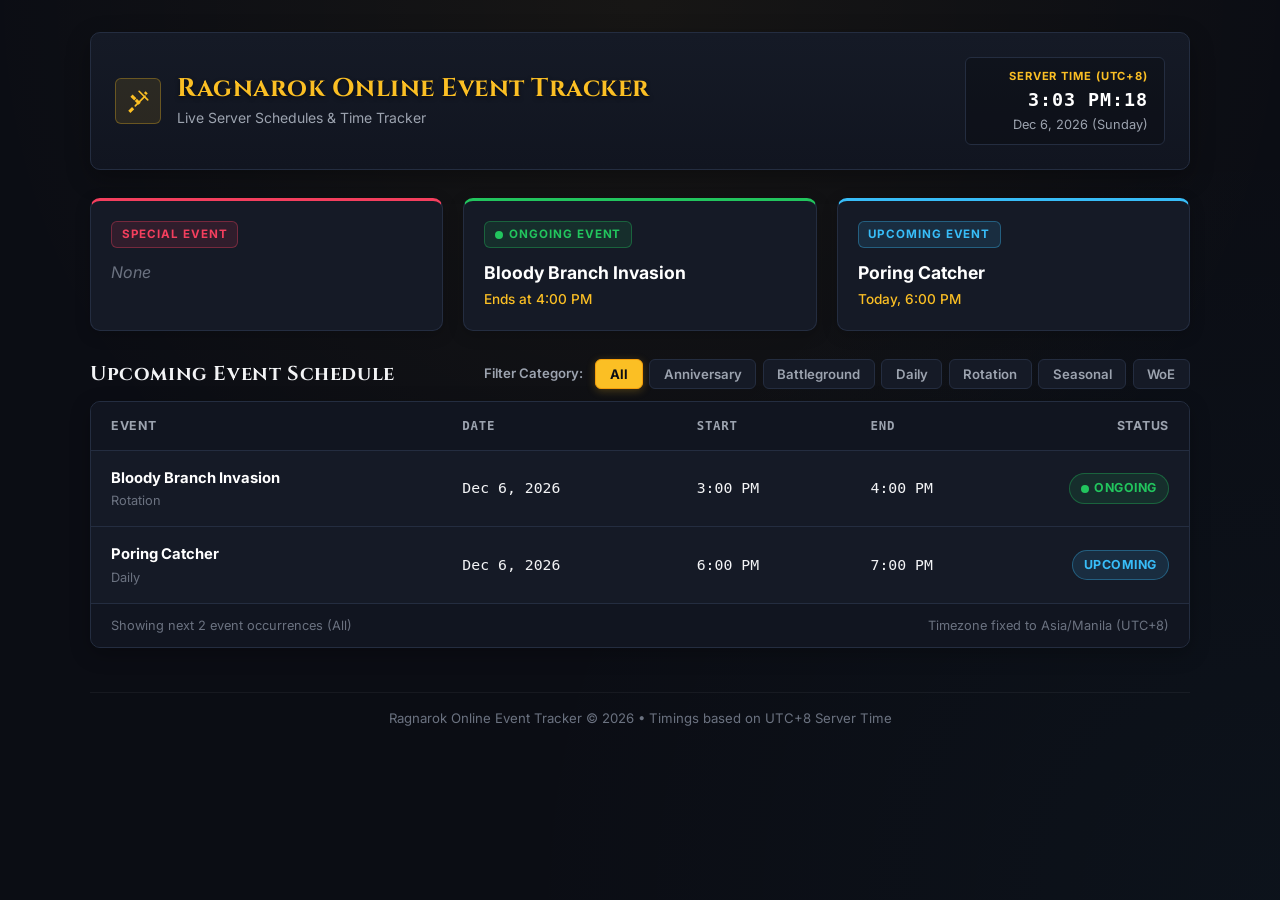
==== index.html @ bcc9158d "deploy: snapshot working tree" ====
<!DOCTYPE html>
<html lang="en">
<head>
  <meta charset="UTF-8">
  <meta name="viewport" content="width=device-width, initial-scale=1.0">
  <title>Ragnarok Online Event Tracker</title>
  <link rel="stylesheet" href="style.css">
  <link rel="preconnect" href="https://fonts.googleapis.com">
  <link rel="preconnect" href="https://fonts.gstatic.com" crossorigin>
  <link href="https://fonts.googleapis.com/css2?family=Cinzel:wght@600;700;800&family=Inter:wght@400;500;600;700&display=swap" rel="stylesheet">
</head>
<body>
  <div class="app-container">
    <!-- Header Section -->
    <header class="header">
      <div class="header-content">
        <div class="header-brand">
          <div class="brand-icon">
            <svg viewBox="0 0 24 24" fill="currentColor" class="icon-sword">
              <path d="M14.5 13.5L11 10 9 12l3.5 3.5M10.5 9.5L7 6 5 8l3.5 3.5M19 3l-1.5 1.5 2 2L21 5l-2-2zM3 21l3.5-3.5 2 2L5 23 3 21z" />
              <path d="M18.5 7.5l-9 9M13 3l8 8" stroke="currentColor" stroke-width="1.5" stroke-linecap="round"/>
            </svg>
          </div>
          <div class="brand-text">
            <h1 class="site-title">Ragnarok Online Event Tracker</h1>
            <p class="site-subtitle">Live Server Schedules & Time Tracker</p>
          </div>
        </div>
        <div class="server-clock-card">
          <span class="clock-label">SERVER TIME (UTC+8)</span>
          <div class="clock-time" id="serverClock">--:--:-- --</div>
          <div class="clock-date" id="serverDate">--- --, ----</div>
        </div>
      </div>
    </header>

    <!-- Error Banner -->
    <div id="errorBanner" class="error-banner hidden">
      <div class="error-icon">⚠️</div>
      <div class="error-message" id="errorMessage">Unable to load event schedule. Please check events.json configuration.</div>
    </div>

    <!-- Top Status Section -->
    <section class="status-grid" aria-label="Event Status Overview">
      <!-- Special Event Card -->
      <div class="status-card card-special">
        <div class="card-header">
          <span class="card-badge badge-special">SPECIAL EVENT</span>
        </div>
        <div class="card-body" id="specialEventContent">
          <div class="status-value loading">Loading...</div>
        </div>
      </div>

      <!-- Ongoing Event Card -->
      <div class="status-card card-ongoing">
        <div class="card-header">
          <span class="card-badge badge-ongoing">
            <span class="pulse-dot"></span> ONGOING EVENT
          </span>
        </div>
        <div class="card-body" id="ongoingEventContent">
          <div class="status-value loading">Loading...</div>
        </div>
      </div>

      <!-- Upcoming Event Card -->
      <div class="status-card card-upcoming">
        <div class="card-header">
          <span class="card-badge badge-upcoming">UPCOMING EVENT</span>
        </div>
        <div class="card-body" id="upcomingEventContent">
          <div class="status-value loading">Loading...</div>
        </div>
      </div>
    </section>

    <!-- Main Content Section: Filters + Event Table -->
    <main class="main-content">
      <div class="section-header">
        <h2 class="section-title">Upcoming Event Schedule</h2>
        <div class="filter-wrapper">
          <span class="filter-label">Filter Category:</span>
          <div class="filter-container" id="categoryFilters">
            <button class="filter-btn active" data-category="All">All</button>
          </div>
        </div>
      </div>

      <!-- Table Wrapper for Responsiveness -->
      <div class="table-card">
        <div class="table-responsive">
          <table class="event-table">
            <thead>
              <tr>
                <th scope="col" class="col-event">Event</th>
                <th scope="col" class="col-date">Date</th>
                <th scope="col" class="col-time">Start</th>
                <th scope="col" class="col-time">End</th>
                <th scope="col" class="col-status">Status</th>
              </tr>
            </thead>
            <tbody id="eventTableBody">
              <tr>
                <td colspan="5" class="table-loading">Loading schedule data...</td>
              </tr>
            </tbody>
          </table>
        </div>
        <div class="table-footer">
          <span class="table-info" id="tableCountInfo">Showing upcoming events</span>
          <span class="timezone-note">Timezone fixed to Asia/Manila (UTC+8)</span>
        </div>
      </div>
    </main>

    <!-- Footer -->
    <footer class="footer">
      <p>Ragnarok Online Event Tracker &copy; 2026 &bull; Timings based on UTC+8 Server Time</p>
    </footer>
  </div>

  <script src="script.js"></script>
</body>
</html>
---- style.css ----
/* Ragnarok Online Event Tracker Styling */
:root {
  --bg-dark: #0b0d14;
  --bg-card: #151a26;
  --bg-card-alt: #111520;
  --bg-card-hover: #1d2434;
  --border-color: #242d40;
  --border-color-light: rgba(255, 255, 255, 0.1);
  
  --text-primary: #f3f4f6;
  --text-secondary: #9ca3af;
  --text-muted: #6b7280;

  --color-gold: #fbbf24;
  --color-amber: #f59e0b;
  --color-green: #22c55e;
  --color-green-bg: rgba(34, 197, 94, 0.12);
  --color-green-border: rgba(34, 197, 94, 0.35);
  
  --color-blue: #38bdf8;
  --color-blue-bg: rgba(56, 189, 248, 0.12);
  --color-blue-border: rgba(56, 189, 248, 0.35);

  --color-purple: #c084fc;
  --color-pink: #f43f5e;
  --color-pink-bg: rgba(244, 63, 94, 0.12);
  --color-pink-border: rgba(244, 63, 94, 0.35);

  --font-heading: 'Cinzel', serif;
  --font-body: 'Inter', system-ui, -apple-system, sans-serif;

  --radius-sm: 6px;
  --radius-md: 10px;
  --radius-lg: 14px;
}

* {
  box-sizing: border-box;
  margin: 0;
  padding: 0;
}

body {
  background-color: var(--bg-dark);
  background-image: 
    radial-gradient(circle at 50% 0%, rgba(251, 191, 36, 0.05) 0%, transparent 60%),
    radial-gradient(circle at 100% 100%, rgba(56, 189, 248, 0.03) 0%, transparent 50%);
  color: var(--text-primary);
  font-family: var(--font-body);
  font-size: 15px;
  line-height: 1.5;
  min-height: 100vh;
  padding: 2rem 1rem;
}

.app-container {
  max-width: 1100px;
  margin: 0 auto;
  display: flex;
  flex-direction: column;
  gap: 1.75rem;
}

/* Header */
.header {
  background: linear-gradient(180deg, var(--bg-card) 0%, var(--bg-card-alt) 100%);
  border: 1px solid var(--border-color);
  border-radius: var(--radius-md);
  padding: 1.5rem;
  box-shadow: 0 8px 24px rgba(0, 0, 0, 0.3);
}

.header-content {
  display: flex;
  justify-content: space-between;
  align-items: center;
  flex-wrap: wrap;
  gap: 1.25rem;
}

.header-brand {
  display: flex;
  align-items: center;
  gap: 1rem;
}

.brand-icon {
  width: 46px;
  height: 46px;
  background: rgba(251, 191, 36, 0.1);
  border: 1px solid rgba(251, 191, 36, 0.3);
  border-radius: var(--radius-sm);
  display: flex;
  align-items: center;
  justify-content: center;
  color: var(--color-gold);
  flex-shrink: 0;
}

.icon-sword {
  width: 26px;
  height: 26px;
}

.site-title {
  font-family: var(--font-heading);
  font-size: 1.6rem;
  font-weight: 700;
  color: var(--color-gold);
  letter-spacing: 0.02em;
  text-shadow: 0 2px 4px rgba(0,0,0,0.5);
  line-height: 1.2;
}

.site-subtitle {
  color: var(--text-secondary);
  font-size: 0.875rem;
  margin-top: 0.2rem;
}

.server-clock-card {
  background: rgba(0, 0, 0, 0.25);
  border: 1px solid var(--border-color);
  border-radius: var(--radius-sm);
  padding: 0.6rem 1rem;
  text-align: right;
  min-width: 200px;
}

.clock-label {
  font-size: 0.7rem;
  font-weight: 700;
  letter-spacing: 0.08em;
  color: var(--color-gold);
  display: block;
}

.clock-time {
  font-family: monospace;
  font-size: 1.15rem;
  font-weight: 700;
  color: #ffffff;
  letter-spacing: 0.05em;
  margin: 0.1rem 0;
}

.clock-date {
  font-size: 0.8rem;
  color: var(--text-secondary);
}

/* Error Banner */
.error-banner {
  background: rgba(239, 68, 68, 0.15);
  border: 1px solid rgba(239, 68, 68, 0.4);
  border-radius: var(--radius-sm);
  padding: 1rem 1.25rem;
  display: flex;
  align-items: center;
  gap: 0.75rem;
  color: #fca5a5;
}

.error-banner.hidden {
  display: none;
}

.error-icon {
  font-size: 1.25rem;
}

/* Status Cards Grid */
.status-grid {
  display: grid;
  grid-template-columns: repeat(3, 1fr);
  gap: 1.25rem;
}

.status-card {
  background: var(--bg-card);
  border: 1px solid var(--border-color);
  border-radius: var(--radius-md);
  padding: 1.25rem;
  display: flex;
  flex-direction: column;
  gap: 0.75rem;
  transition: transform 0.2s ease, border-color 0.2s ease;
  box-shadow: 0 4px 16px rgba(0, 0, 0, 0.2);
}

.status-card:hover {
  border-color: rgba(255, 255, 255, 0.2);
}

.card-special {
  border-top: 3px solid var(--color-pink);
}

.card-ongoing {
  border-top: 3px solid var(--color-green);
}

.card-upcoming {
  border-top: 3px solid var(--color-blue);
}

.card-header {
  display: flex;
  align-items: center;
  justify-content: space-between;
}

.card-badge {
  font-size: 0.725rem;
  font-weight: 700;
  letter-spacing: 0.08em;
  padding: 0.25rem 0.6rem;
  border-radius: var(--radius-sm);
  display: inline-flex;
  align-items: center;
  gap: 0.4rem;
  text-transform: uppercase;
}

.badge-special {
  background: var(--color-pink-bg);
  border: 1px solid var(--color-pink-border);
  color: var(--color-pink);
}

.badge-ongoing {
  background: var(--color-green-bg);
  border: 1px solid var(--color-green-border);
  color: var(--color-green);
}

.badge-upcoming {
  background: var(--color-blue-bg);
  border: 1px solid var(--color-blue-border);
  color: var(--color-blue);
}

/* Pulse Animation for Ongoing */
.pulse-dot {
  width: 8px;
  height: 8px;
  background-color: var(--color-green);
  border-radius: 50%;
  display: inline-block;
  box-shadow: 0 0 0 rgba(34, 197, 94, 0.4);
  animation: pulse 1.6s infinite;
}

@keyframes pulse {
  0% {
    box-shadow: 0 0 0 0 rgba(34, 197, 94, 0.7);
  }
  70% {
    box-shadow: 0 0 0 8px rgba(34, 197, 94, 0);
  }
  100% {
    box-shadow: 0 0 0 0 rgba(34, 197, 94, 0);
  }
}

.card-body {
  display: flex;
  flex-direction: column;
  gap: 0.5rem;
}

.status-item {
  display: flex;
  flex-direction: column;
  padding-bottom: 0.4rem;
  border-bottom: 1px dashed rgba(255, 255, 255, 0.08);
}

.status-item:last-child {
  padding-bottom: 0;
  border-bottom: none;
}

.event-name {
  font-size: 1.1rem;
  font-weight: 700;
  color: #ffffff;
}

.event-subtext {
  font-size: 0.85rem;
  color: var(--color-gold);
  font-weight: 500;
  margin-top: 0.15rem;
}

.status-none {
  font-size: 1rem;
  color: var(--text-muted);
  font-style: italic;
}

/* Section Header & Filters */
.section-header {
  display: flex;
  justify-content: space-between;
  align-items: center;
  flex-wrap: wrap;
  gap: 1rem;
  margin-bottom: 0.75rem;
}

.section-title {
  font-family: var(--font-heading);
  font-size: 1.25rem;
  font-weight: 700;
  color: var(--text-primary);
  letter-spacing: 0.03em;
}

.filter-wrapper {
  display: flex;
  align-items: center;
  gap: 0.75rem;
  flex-wrap: wrap;
}

.filter-label {
  font-size: 0.825rem;
  color: var(--text-secondary);
  font-weight: 600;
}

.filter-container {
  display: flex;
  gap: 0.4rem;
  flex-wrap: wrap;
}

.filter-btn {
  background: var(--bg-card);
  border: 1px solid var(--border-color);
  color: var(--text-secondary);
  font-family: var(--font-body);
  font-size: 0.825rem;
  font-weight: 600;
  padding: 0.4rem 0.85rem;
  border-radius: var(--radius-sm);
  cursor: pointer;
  transition: all 0.2s ease;
}

.filter-btn:hover {
  background: var(--bg-card-hover);
  color: #ffffff;
  border-color: rgba(255, 255, 255, 0.2);
}

.filter-btn.active {
  background: var(--color-gold);
  color: #0b0d14;
  border-color: var(--color-amber);
  font-weight: 700;
  box-shadow: 0 2px 8px rgba(251, 191, 36, 0.25);
}

/* Table Card */
.table-card {
  background: var(--bg-card);
  border: 1px solid var(--border-color);
  border-radius: var(--radius-md);
  overflow: hidden;
  box-shadow: 0 6px 20px rgba(0, 0, 0, 0.25);
}

.table-responsive {
  width: 100%;
  overflow-x: auto;
  -webkit-overflow-scrolling: touch;
}

.event-table {
  width: 100%;
  border-collapse: collapse;
  text-align: left;
}

.event-table th {
  background-color: var(--bg-card-alt);
  color: var(--text-secondary);
  font-size: 0.775rem;
  font-weight: 700;
  text-transform: uppercase;
  letter-spacing: 0.06em;
  padding: 0.9rem 1.25rem;
  border-bottom: 1px solid var(--border-color);
}

.event-table td {
  padding: 1rem 1.25rem;
  border-bottom: 1px solid var(--border-color);
  font-size: 0.925rem;
  vertical-align: middle;
}

.event-table tbody tr {
  transition: background-color 0.15s ease;
}

.event-table tbody tr:hover {
  background-color: var(--bg-card-hover);
}

.event-table tbody tr:last-child td {
  border-bottom: none;
}

.col-event {
  font-weight: 700;
  color: #ffffff;
  width: 32%;
}

.col-category {
  font-size: 0.8rem;
  color: var(--text-muted);
  font-weight: normal;
  display: block;
  margin-top: 0.15rem;
}

.col-date, .col-time {
  font-family: monospace;
  font-size: 0.9rem;
  color: var(--text-primary);
}

.col-status {
  text-align: right;
  width: 15%;
}

.event-table th.col-status {
  text-align: right;
}

/* Status Badges in Table */
.status-pill {
  display: inline-flex;
  align-items: center;
  gap: 0.35rem;
  font-size: 0.775rem;
  font-weight: 700;
  padding: 0.3rem 0.7rem;
  border-radius: 20px;
  text-transform: uppercase;
  letter-spacing: 0.04em;
}

.status-pill.ongoing {
  background: var(--color-green-bg);
  border: 1px solid var(--color-green-border);
  color: var(--color-green);
}

.status-pill.upcoming {
  background: var(--color-blue-bg);
  border: 1px solid var(--color-blue-border);
  color: var(--color-blue);
}

.table-loading, .table-empty {
  text-align: center;
  color: var(--text-muted);
  padding: 2.5rem 1rem !important;
  font-style: italic;
}

.table-footer {
  background: var(--bg-card-alt);
  padding: 0.75rem 1.25rem;
  display: flex;
  justify-content: space-between;
  align-items: center;
  font-size: 0.8rem;
  color: var(--text-muted);
  border-top: 1px solid var(--border-color);
  flex-wrap: wrap;
  gap: 0.5rem;
}

/* Footer */
.footer {
  text-align: center;
  color: var(--text-muted);
  font-size: 0.825rem;
  margin-top: 1rem;
  padding-top: 1rem;
  border-top: 1px solid rgba(255, 255, 255, 0.05);
}

/* Responsive Rules */
@media (max-width: 880px) {
  .status-grid {
    grid-template-columns: 1fr;
  }

  .header-content {
    flex-direction: column;
    align-items: flex-start;
  }

  .server-clock-card {
    text-align: left;
    width: 100%;
  }

  .section-header {
    flex-direction: column;
    align-items: flex-start;
  }
}

@media (max-width: 600px) {
  body {
    padding: 1rem 0.5rem;
  }

  .site-title {
    font-size: 1.35rem;
  }

  .event-table th, .event-table td {
    padding: 0.75rem 0.85rem;
  }

  .col-event {
    width: 35%;
  }
}
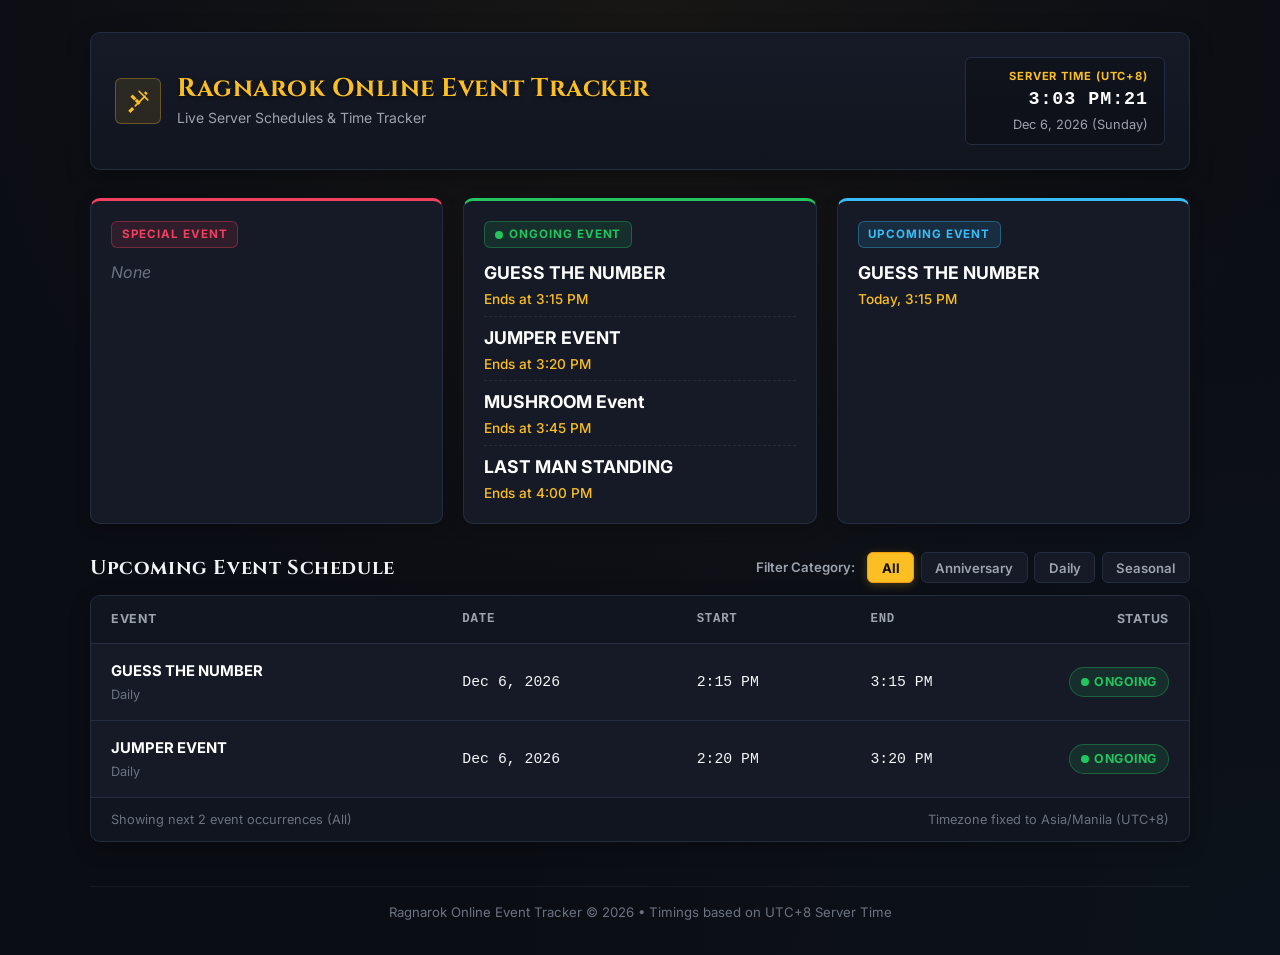
==== commit 80ca57fb: "Fix file structure" ====
--- a/index.html
+++ b/index.html
@@ -4,7 +4,8 @@
   <meta charset="UTF-8">
   <meta name="viewport" content="width=device-width, initial-scale=1.0">
   <title>Ragnarok Online Event Tracker</title>
-  <link rel="stylesheet" href="style.css">
+  <link rel="icon" href="data:image/svg+xml,<svg xmlns=%22http://www.w3.org/2000/svg%22 viewBox=%220 0 100 100%22><text y=%22.9em%22 font-size=%2290%22>⚔️</text></svg>">
+  <link rel="stylesheet" href="/style.css">
   <link rel="preconnect" href="https://fonts.googleapis.com">
   <link rel="preconnect" href="https://fonts.gstatic.com" crossorigin>
   <link href="https://fonts.googleapis.com/css2?family=Cinzel:wght@600;700;800&family=Inter:wght@400;500;600;700&display=swap" rel="stylesheet">
@@ -120,6 +121,6 @@
     </footer>
   </div>
 
-  <script src="script.js"></script>
+  <script src="/script.js"></script>
 </body>
 </html>
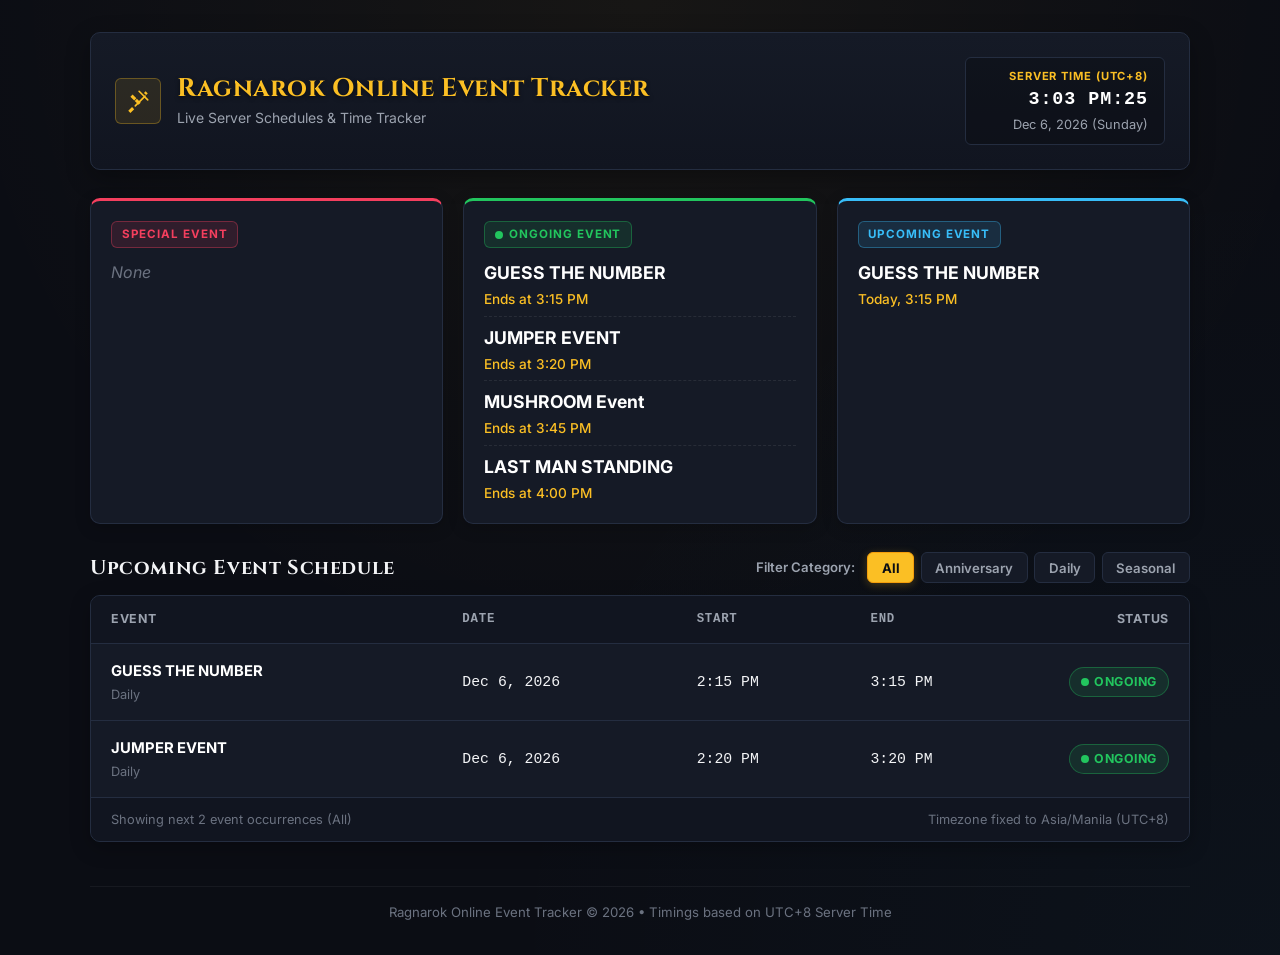
==== commit 4183f5ce: "Fix index.html" ====
--- a/index.html
+++ b/index.html
@@ -5,7 +5,7 @@
   <meta name="viewport" content="width=device-width, initial-scale=1.0">
   <title>Ragnarok Online Event Tracker</title>
   <link rel="icon" href="data:image/svg+xml,<svg xmlns=%22http://www.w3.org/2000/svg%22 viewBox=%220 0 100 100%22><text y=%22.9em%22 font-size=%2290%22>⚔️</text></svg>">
-  <link rel="stylesheet" href="/style.css">
+  <link rel="stylesheet" href="/public/style.css">
   <link rel="preconnect" href="https://fonts.googleapis.com">
   <link rel="preconnect" href="https://fonts.gstatic.com" crossorigin>
   <link href="https://fonts.googleapis.com/css2?family=Cinzel:wght@600;700;800&family=Inter:wght@400;500;600;700&display=swap" rel="stylesheet">
@@ -121,6 +121,6 @@
     </footer>
   </div>
 
-  <script src="/script.js"></script>
+  <script src="/public/script.js"></script>
 </body>
 </html>
--- a/public/style.css
+++ b/public/style.css
@@ -0,0 +1,540 @@
+/* Ragnarok Online Event Tracker Styling */
+:root {
+  --bg-dark: #0b0d14;
+  --bg-card: #151a26;
+  --bg-card-alt: #111520;
+  --bg-card-hover: #1d2434;
+  --border-color: #242d40;
+  --border-color-light: rgba(255, 255, 255, 0.1);
+  
+  --text-primary: #f3f4f6;
+  --text-secondary: #9ca3af;
+  --text-muted: #6b7280;
+
+  --color-gold: #fbbf24;
+  --color-amber: #f59e0b;
+  --color-green: #22c55e;
+  --color-green-bg: rgba(34, 197, 94, 0.12);
+  --color-green-border: rgba(34, 197, 94, 0.35);
+  
+  --color-blue: #38bdf8;
+  --color-blue-bg: rgba(56, 189, 248, 0.12);
+  --color-blue-border: rgba(56, 189, 248, 0.35);
+
+  --color-purple: #c084fc;
+  --color-pink: #f43f5e;
+  --color-pink-bg: rgba(244, 63, 94, 0.12);
+  --color-pink-border: rgba(244, 63, 94, 0.35);
+
+  --font-heading: 'Cinzel', serif;
+  --font-body: 'Inter', system-ui, -apple-system, sans-serif;
+
+  --radius-sm: 6px;
+  --radius-md: 10px;
+  --radius-lg: 14px;
+}
+
+* {
+  box-sizing: border-box;
+  margin: 0;
+  padding: 0;
+}
+
+body {
+  background-color: var(--bg-dark);
+  background-image: 
+    radial-gradient(circle at 50% 0%, rgba(251, 191, 36, 0.05) 0%, transparent 60%),
+    radial-gradient(circle at 100% 100%, rgba(56, 189, 248, 0.03) 0%, transparent 50%);
+  color: var(--text-primary);
+  font-family: var(--font-body);
+  font-size: 15px;
+  line-height: 1.5;
+  min-height: 100vh;
+  padding: 2rem 1rem;
+}
+
+.app-container {
+  max-width: 1100px;
+  margin: 0 auto;
+  display: flex;
+  flex-direction: column;
+  gap: 1.75rem;
+}
+
+/* Header */
+.header {
+  background: linear-gradient(180deg, var(--bg-card) 0%, var(--bg-card-alt) 100%);
+  border: 1px solid var(--border-color);
+  border-radius: var(--radius-md);
+  padding: 1.5rem;
+  box-shadow: 0 8px 24px rgba(0, 0, 0, 0.3);
+}
+
+.header-content {
+  display: flex;
+  justify-content: space-between;
+  align-items: center;
+  flex-wrap: wrap;
+  gap: 1.25rem;
+}
+
+.header-brand {
+  display: flex;
+  align-items: center;
+  gap: 1rem;
+}
+
+.brand-icon {
+  width: 46px;
+  height: 46px;
+  background: rgba(251, 191, 36, 0.1);
+  border: 1px solid rgba(251, 191, 36, 0.3);
+  border-radius: var(--radius-sm);
+  display: flex;
+  align-items: center;
+  justify-content: center;
+  color: var(--color-gold);
+  flex-shrink: 0;
+}
+
+.icon-sword {
+  width: 26px;
+  height: 26px;
+}
+
+.site-title {
+  font-family: var(--font-heading);
+  font-size: 1.6rem;
+  font-weight: 700;
+  color: var(--color-gold);
+  letter-spacing: 0.02em;
+  text-shadow: 0 2px 4px rgba(0,0,0,0.5);
+  line-height: 1.2;
+}
+
+.site-subtitle {
+  color: var(--text-secondary);
+  font-size: 0.875rem;
+  margin-top: 0.2rem;
+}
+
+.server-clock-card {
+  background: rgba(0, 0, 0, 0.25);
+  border: 1px solid var(--border-color);
+  border-radius: var(--radius-sm);
+  padding: 0.6rem 1rem;
+  text-align: right;
+  min-width: 200px;
+}
+
+.clock-label {
+  font-size: 0.7rem;
+  font-weight: 700;
+  letter-spacing: 0.08em;
+  color: var(--color-gold);
+  display: block;
+}
+
+.clock-time {
+  font-family: monospace;
+  font-size: 1.15rem;
+  font-weight: 700;
+  color: #ffffff;
+  letter-spacing: 0.05em;
+  margin: 0.1rem 0;
+}
+
+.clock-date {
+  font-size: 0.8rem;
+  color: var(--text-secondary);
+}
+
+/* Error Banner */
+.error-banner {
+  background: rgba(239, 68, 68, 0.15);
+  border: 1px solid rgba(239, 68, 68, 0.4);
+  border-radius: var(--radius-sm);
+  padding: 1rem 1.25rem;
+  display: flex;
+  align-items: center;
+  gap: 0.75rem;
+  color: #fca5a5;
+}
+
+.error-banner.hidden {
+  display: none;
+}
+
+.error-icon {
+  font-size: 1.25rem;
+}
+
+/* Status Cards Grid */
+.status-grid {
+  display: grid;
+  grid-template-columns: repeat(3, 1fr);
+  gap: 1.25rem;
+}
+
+.status-card {
+  background: var(--bg-card);
+  border: 1px solid var(--border-color);
+  border-radius: var(--radius-md);
+  padding: 1.25rem;
+  display: flex;
+  flex-direction: column;
+  gap: 0.75rem;
+  transition: transform 0.2s ease, border-color 0.2s ease;
+  box-shadow: 0 4px 16px rgba(0, 0, 0, 0.2);
+}
+
+.status-card:hover {
+  border-color: rgba(255, 255, 255, 0.2);
+}
+
+.card-special {
+  border-top: 3px solid var(--color-pink);
+}
+
+.card-ongoing {
+  border-top: 3px solid var(--color-green);
+}
+
+.card-upcoming {
+  border-top: 3px solid var(--color-blue);
+}
+
+.card-header {
+  display: flex;
+  align-items: center;
+  justify-content: space-between;
+}
+
+.card-badge {
+  font-size: 0.725rem;
+  font-weight: 700;
+  letter-spacing: 0.08em;
+  padding: 0.25rem 0.6rem;
+  border-radius: var(--radius-sm);
+  display: inline-flex;
+  align-items: center;
+  gap: 0.4rem;
+  text-transform: uppercase;
+}
+
+.badge-special {
+  background: var(--color-pink-bg);
+  border: 1px solid var(--color-pink-border);
+  color: var(--color-pink);
+}
+
+.badge-ongoing {
+  background: var(--color-green-bg);
+  border: 1px solid var(--color-green-border);
+  color: var(--color-green);
+}
+
+.badge-upcoming {
+  background: var(--color-blue-bg);
+  border: 1px solid var(--color-blue-border);
+  color: var(--color-blue);
+}
+
+/* Pulse Animation for Ongoing */
+.pulse-dot {
+  width: 8px;
+  height: 8px;
+  background-color: var(--color-green);
+  border-radius: 50%;
+  display: inline-block;
+  box-shadow: 0 0 0 rgba(34, 197, 94, 0.4);
+  animation: pulse 1.6s infinite;
+}
+
+@keyframes pulse {
+  0% {
+    box-shadow: 0 0 0 0 rgba(34, 197, 94, 0.7);
+  }
+  70% {
+    box-shadow: 0 0 0 8px rgba(34, 197, 94, 0);
+  }
+  100% {
+    box-shadow: 0 0 0 0 rgba(34, 197, 94, 0);
+  }
+}
+
+.card-body {
+  display: flex;
+  flex-direction: column;
+  gap: 0.5rem;
+}
+
+.status-item {
+  display: flex;
+  flex-direction: column;
+  padding-bottom: 0.4rem;
+  border-bottom: 1px dashed rgba(255, 255, 255, 0.08);
+}
+
+.status-item:last-child {
+  padding-bottom: 0;
+  border-bottom: none;
+}
+
+.event-name {
+  font-size: 1.1rem;
+  font-weight: 700;
+  color: #ffffff;
+}
+
+.event-subtext {
+  font-size: 0.85rem;
+  color: var(--color-gold);
+  font-weight: 500;
+  margin-top: 0.15rem;
+}
+
+.status-none {
+  font-size: 1rem;
+  color: var(--text-muted);
+  font-style: italic;
+}
+
+/* Section Header & Filters */
+.section-header {
+  display: flex;
+  justify-content: space-between;
+  align-items: center;
+  flex-wrap: wrap;
+  gap: 1rem;
+  margin-bottom: 0.75rem;
+}
+
+.section-title {
+  font-family: var(--font-heading);
+  font-size: 1.25rem;
+  font-weight: 700;
+  color: var(--text-primary);
+  letter-spacing: 0.03em;
+}
+
+.filter-wrapper {
+  display: flex;
+  align-items: center;
+  gap: 0.75rem;
+  flex-wrap: wrap;
+}
+
+.filter-label {
+  font-size: 0.825rem;
+  color: var(--text-secondary);
+  font-weight: 600;
+}
+
+.filter-container {
+  display: flex;
+  gap: 0.4rem;
+  flex-wrap: wrap;
+}
+
+.filter-btn {
+  background: var(--bg-card);
+  border: 1px solid var(--border-color);
+  color: var(--text-secondary);
+  font-family: var(--font-body);
+  font-size: 0.825rem;
+  font-weight: 600;
+  padding: 0.4rem 0.85rem;
+  border-radius: var(--radius-sm);
+  cursor: pointer;
+  transition: all 0.2s ease;
+}
+
+.filter-btn:hover {
+  background: var(--bg-card-hover);
+  color: #ffffff;
+  border-color: rgba(255, 255, 255, 0.2);
+}
+
+.filter-btn.active {
+  background: var(--color-gold);
+  color: #0b0d14;
+  border-color: var(--color-amber);
+  font-weight: 700;
+  box-shadow: 0 2px 8px rgba(251, 191, 36, 0.25);
+}
+
+/* Table Card */
+.table-card {
+  background: var(--bg-card);
+  border: 1px solid var(--border-color);
+  border-radius: var(--radius-md);
+  overflow: hidden;
+  box-shadow: 0 6px 20px rgba(0, 0, 0, 0.25);
+}
+
+.table-responsive {
+  width: 100%;
+  overflow-x: auto;
+  -webkit-overflow-scrolling: touch;
+}
+
+.event-table {
+  width: 100%;
+  border-collapse: collapse;
+  text-align: left;
+}
+
+.event-table th {
+  background-color: var(--bg-card-alt);
+  color: var(--text-secondary);
+  font-size: 0.775rem;
+  font-weight: 700;
+  text-transform: uppercase;
+  letter-spacing: 0.06em;
+  padding: 0.9rem 1.25rem;
+  border-bottom: 1px solid var(--border-color);
+}
+
+.event-table td {
+  padding: 1rem 1.25rem;
+  border-bottom: 1px solid var(--border-color);
+  font-size: 0.925rem;
+  vertical-align: middle;
+}
+
+.event-table tbody tr {
+  transition: background-color 0.15s ease;
+}
+
+.event-table tbody tr:hover {
+  background-color: var(--bg-card-hover);
+}
+
+.event-table tbody tr:last-child td {
+  border-bottom: none;
+}
+
+.col-event {
+  font-weight: 700;
+  color: #ffffff;
+  width: 32%;
+}
+
+.col-category {
+  font-size: 0.8rem;
+  color: var(--text-muted);
+  font-weight: normal;
+  display: block;
+  margin-top: 0.15rem;
+}
+
+.col-date, .col-time {
+  font-family: monospace;
+  font-size: 0.9rem;
+  color: var(--text-primary);
+}
+
+.col-status {
+  text-align: right;
+  width: 15%;
+}
+
+.event-table th.col-status {
+  text-align: right;
+}
+
+/* Status Badges in Table */
+.status-pill {
+  display: inline-flex;
+  align-items: center;
+  gap: 0.35rem;
+  font-size: 0.775rem;
+  font-weight: 700;
+  padding: 0.3rem 0.7rem;
+  border-radius: 20px;
+  text-transform: uppercase;
+  letter-spacing: 0.04em;
+}
+
+.status-pill.ongoing {
+  background: var(--color-green-bg);
+  border: 1px solid var(--color-green-border);
+  color: var(--color-green);
+}
+
+.status-pill.upcoming {
+  background: var(--color-blue-bg);
+  border: 1px solid var(--color-blue-border);
+  color: var(--color-blue);
+}
+
+.table-loading, .table-empty {
+  text-align: center;
+  color: var(--text-muted);
+  padding: 2.5rem 1rem !important;
+  font-style: italic;
+}
+
+.table-footer {
+  background: var(--bg-card-alt);
+  padding: 0.75rem 1.25rem;
+  display: flex;
+  justify-content: space-between;
+  align-items: center;
+  font-size: 0.8rem;
+  color: var(--text-muted);
+  border-top: 1px solid var(--border-color);
+  flex-wrap: wrap;
+  gap: 0.5rem;
+}
+
+/* Footer */
+.footer {
+  text-align: center;
+  color: var(--text-muted);
+  font-size: 0.825rem;
+  margin-top: 1rem;
+  padding-top: 1rem;
+  border-top: 1px solid rgba(255, 255, 255, 0.05);
+}
+
+/* Responsive Rules */
+@media (max-width: 880px) {
+  .status-grid {
+    grid-template-columns: 1fr;
+  }
+
+  .header-content {
+    flex-direction: column;
+    align-items: flex-start;
+  }
+
+  .server-clock-card {
+    text-align: left;
+    width: 100%;
+  }
+
+  .section-header {
+    flex-direction: column;
+    align-items: flex-start;
+  }
+}
+
+@media (max-width: 600px) {
+  body {
+    padding: 1rem 0.5rem;
+  }
+
+  .site-title {
+    font-size: 1.35rem;
+  }
+
+  .event-table th, .event-table td {
+    padding: 0.75rem 0.85rem;
+  }
+
+  .col-event {
+    width: 35%;
+  }
+}
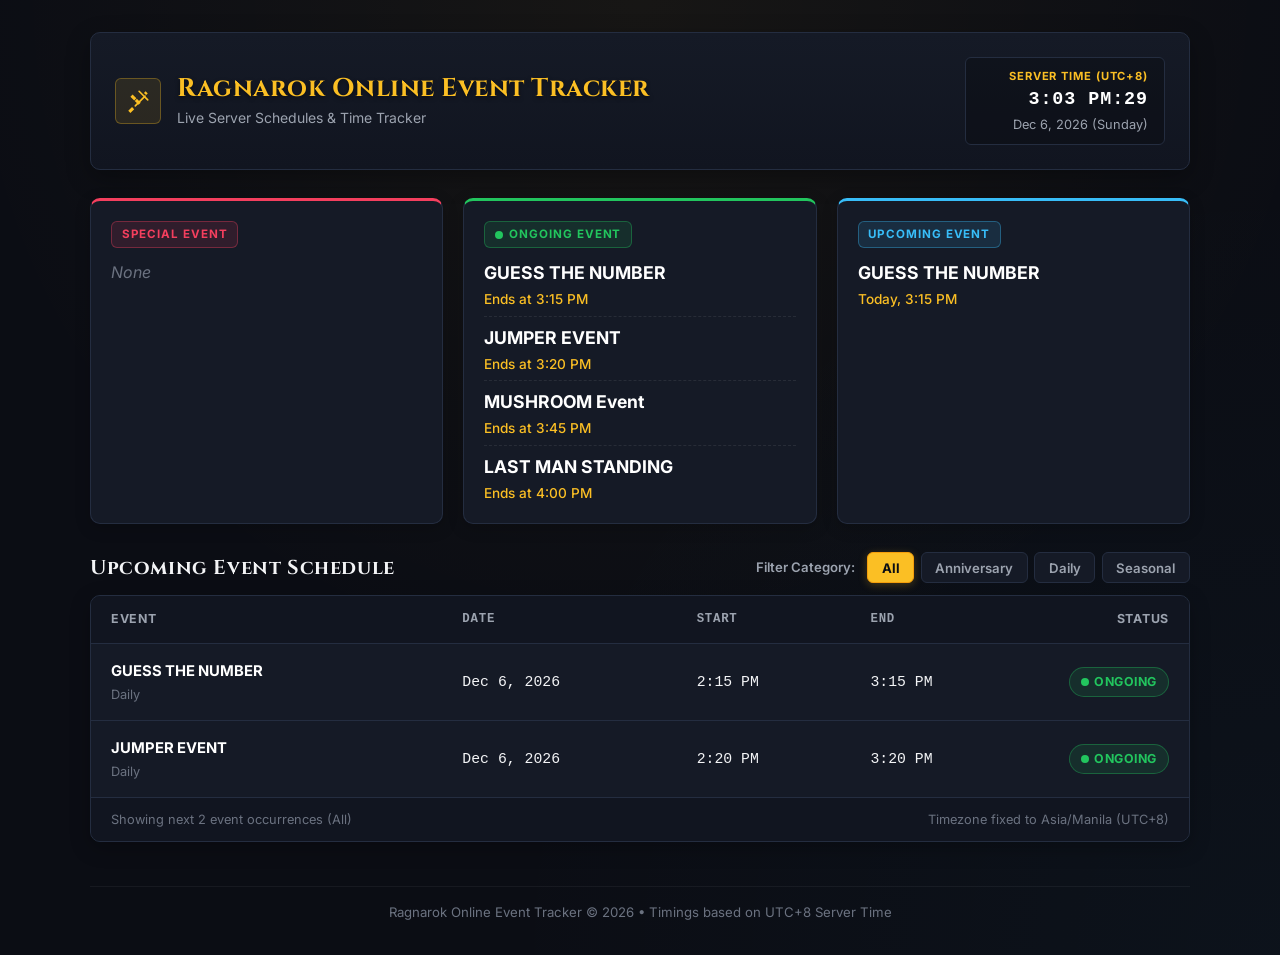
==== commit b6d0a48c: "Fix file structure" ====
--- a/index.html
+++ b/index.html
@@ -5,7 +5,7 @@
   <meta name="viewport" content="width=device-width, initial-scale=1.0">
   <title>Ragnarok Online Event Tracker</title>
   <link rel="icon" href="data:image/svg+xml,<svg xmlns=%22http://www.w3.org/2000/svg%22 viewBox=%220 0 100 100%22><text y=%22.9em%22 font-size=%2290%22>⚔️</text></svg>">
-  <link rel="stylesheet" href="/public/style.css">
+  <link rel="stylesheet" href="/style.css">
   <link rel="preconnect" href="https://fonts.googleapis.com">
   <link rel="preconnect" href="https://fonts.gstatic.com" crossorigin>
   <link href="https://fonts.googleapis.com/css2?family=Cinzel:wght@600;700;800&family=Inter:wght@400;500;600;700&display=swap" rel="stylesheet">
@@ -121,6 +121,6 @@
     </footer>
   </div>
 
-  <script src="/public/script.js"></script>
+  <script src="/script.js"></script>
 </body>
 </html>
--- a/style.css
+++ b/style.css
@@ -0,0 +1,540 @@
+/* Ragnarok Online Event Tracker Styling */
+:root {
+  --bg-dark: #0b0d14;
+  --bg-card: #151a26;
+  --bg-card-alt: #111520;
+  --bg-card-hover: #1d2434;
+  --border-color: #242d40;
+  --border-color-light: rgba(255, 255, 255, 0.1);
+  
+  --text-primary: #f3f4f6;
+  --text-secondary: #9ca3af;
+  --text-muted: #6b7280;
+
+  --color-gold: #fbbf24;
+  --color-amber: #f59e0b;
+  --color-green: #22c55e;
+  --color-green-bg: rgba(34, 197, 94, 0.12);
+  --color-green-border: rgba(34, 197, 94, 0.35);
+  
+  --color-blue: #38bdf8;
+  --color-blue-bg: rgba(56, 189, 248, 0.12);
+  --color-blue-border: rgba(56, 189, 248, 0.35);
+
+  --color-purple: #c084fc;
+  --color-pink: #f43f5e;
+  --color-pink-bg: rgba(244, 63, 94, 0.12);
+  --color-pink-border: rgba(244, 63, 94, 0.35);
+
+  --font-heading: 'Cinzel', serif;
+  --font-body: 'Inter', system-ui, -apple-system, sans-serif;
+
+  --radius-sm: 6px;
+  --radius-md: 10px;
+  --radius-lg: 14px;
+}
+
+* {
+  box-sizing: border-box;
+  margin: 0;
+  padding: 0;
+}
+
+body {
+  background-color: var(--bg-dark);
+  background-image: 
+    radial-gradient(circle at 50% 0%, rgba(251, 191, 36, 0.05) 0%, transparent 60%),
+    radial-gradient(circle at 100% 100%, rgba(56, 189, 248, 0.03) 0%, transparent 50%);
+  color: var(--text-primary);
+  font-family: var(--font-body);
+  font-size: 15px;
+  line-height: 1.5;
+  min-height: 100vh;
+  padding: 2rem 1rem;
+}
+
+.app-container {
+  max-width: 1100px;
+  margin: 0 auto;
+  display: flex;
+  flex-direction: column;
+  gap: 1.75rem;
+}
+
+/* Header */
+.header {
+  background: linear-gradient(180deg, var(--bg-card) 0%, var(--bg-card-alt) 100%);
+  border: 1px solid var(--border-color);
+  border-radius: var(--radius-md);
+  padding: 1.5rem;
+  box-shadow: 0 8px 24px rgba(0, 0, 0, 0.3);
+}
+
+.header-content {
+  display: flex;
+  justify-content: space-between;
+  align-items: center;
+  flex-wrap: wrap;
+  gap: 1.25rem;
+}
+
+.header-brand {
+  display: flex;
+  align-items: center;
+  gap: 1rem;
+}
+
+.brand-icon {
+  width: 46px;
+  height: 46px;
+  background: rgba(251, 191, 36, 0.1);
+  border: 1px solid rgba(251, 191, 36, 0.3);
+  border-radius: var(--radius-sm);
+  display: flex;
+  align-items: center;
+  justify-content: center;
+  color: var(--color-gold);
+  flex-shrink: 0;
+}
+
+.icon-sword {
+  width: 26px;
+  height: 26px;
+}
+
+.site-title {
+  font-family: var(--font-heading);
+  font-size: 1.6rem;
+  font-weight: 700;
+  color: var(--color-gold);
+  letter-spacing: 0.02em;
+  text-shadow: 0 2px 4px rgba(0,0,0,0.5);
+  line-height: 1.2;
+}
+
+.site-subtitle {
+  color: var(--text-secondary);
+  font-size: 0.875rem;
+  margin-top: 0.2rem;
+}
+
+.server-clock-card {
+  background: rgba(0, 0, 0, 0.25);
+  border: 1px solid var(--border-color);
+  border-radius: var(--radius-sm);
+  padding: 0.6rem 1rem;
+  text-align: right;
+  min-width: 200px;
+}
+
+.clock-label {
+  font-size: 0.7rem;
+  font-weight: 700;
+  letter-spacing: 0.08em;
+  color: var(--color-gold);
+  display: block;
+}
+
+.clock-time {
+  font-family: monospace;
+  font-size: 1.15rem;
+  font-weight: 700;
+  color: #ffffff;
+  letter-spacing: 0.05em;
+  margin: 0.1rem 0;
+}
+
+.clock-date {
+  font-size: 0.8rem;
+  color: var(--text-secondary);
+}
+
+/* Error Banner */
+.error-banner {
+  background: rgba(239, 68, 68, 0.15);
+  border: 1px solid rgba(239, 68, 68, 0.4);
+  border-radius: var(--radius-sm);
+  padding: 1rem 1.25rem;
+  display: flex;
+  align-items: center;
+  gap: 0.75rem;
+  color: #fca5a5;
+}
+
+.error-banner.hidden {
+  display: none;
+}
+
+.error-icon {
+  font-size: 1.25rem;
+}
+
+/* Status Cards Grid */
+.status-grid {
+  display: grid;
+  grid-template-columns: repeat(3, 1fr);
+  gap: 1.25rem;
+}
+
+.status-card {
+  background: var(--bg-card);
+  border: 1px solid var(--border-color);
+  border-radius: var(--radius-md);
+  padding: 1.25rem;
+  display: flex;
+  flex-direction: column;
+  gap: 0.75rem;
+  transition: transform 0.2s ease, border-color 0.2s ease;
+  box-shadow: 0 4px 16px rgba(0, 0, 0, 0.2);
+}
+
+.status-card:hover {
+  border-color: rgba(255, 255, 255, 0.2);
+}
+
+.card-special {
+  border-top: 3px solid var(--color-pink);
+}
+
+.card-ongoing {
+  border-top: 3px solid var(--color-green);
+}
+
+.card-upcoming {
+  border-top: 3px solid var(--color-blue);
+}
+
+.card-header {
+  display: flex;
+  align-items: center;
+  justify-content: space-between;
+}
+
+.card-badge {
+  font-size: 0.725rem;
+  font-weight: 700;
+  letter-spacing: 0.08em;
+  padding: 0.25rem 0.6rem;
+  border-radius: var(--radius-sm);
+  display: inline-flex;
+  align-items: center;
+  gap: 0.4rem;
+  text-transform: uppercase;
+}
+
+.badge-special {
+  background: var(--color-pink-bg);
+  border: 1px solid var(--color-pink-border);
+  color: var(--color-pink);
+}
+
+.badge-ongoing {
+  background: var(--color-green-bg);
+  border: 1px solid var(--color-green-border);
+  color: var(--color-green);
+}
+
+.badge-upcoming {
+  background: var(--color-blue-bg);
+  border: 1px solid var(--color-blue-border);
+  color: var(--color-blue);
+}
+
+/* Pulse Animation for Ongoing */
+.pulse-dot {
+  width: 8px;
+  height: 8px;
+  background-color: var(--color-green);
+  border-radius: 50%;
+  display: inline-block;
+  box-shadow: 0 0 0 rgba(34, 197, 94, 0.4);
+  animation: pulse 1.6s infinite;
+}
+
+@keyframes pulse {
+  0% {
+    box-shadow: 0 0 0 0 rgba(34, 197, 94, 0.7);
+  }
+  70% {
+    box-shadow: 0 0 0 8px rgba(34, 197, 94, 0);
+  }
+  100% {
+    box-shadow: 0 0 0 0 rgba(34, 197, 94, 0);
+  }
+}
+
+.card-body {
+  display: flex;
+  flex-direction: column;
+  gap: 0.5rem;
+}
+
+.status-item {
+  display: flex;
+  flex-direction: column;
+  padding-bottom: 0.4rem;
+  border-bottom: 1px dashed rgba(255, 255, 255, 0.08);
+}
+
+.status-item:last-child {
+  padding-bottom: 0;
+  border-bottom: none;
+}
+
+.event-name {
+  font-size: 1.1rem;
+  font-weight: 700;
+  color: #ffffff;
+}
+
+.event-subtext {
+  font-size: 0.85rem;
+  color: var(--color-gold);
+  font-weight: 500;
+  margin-top: 0.15rem;
+}
+
+.status-none {
+  font-size: 1rem;
+  color: var(--text-muted);
+  font-style: italic;
+}
+
+/* Section Header & Filters */
+.section-header {
+  display: flex;
+  justify-content: space-between;
+  align-items: center;
+  flex-wrap: wrap;
+  gap: 1rem;
+  margin-bottom: 0.75rem;
+}
+
+.section-title {
+  font-family: var(--font-heading);
+  font-size: 1.25rem;
+  font-weight: 700;
+  color: var(--text-primary);
+  letter-spacing: 0.03em;
+}
+
+.filter-wrapper {
+  display: flex;
+  align-items: center;
+  gap: 0.75rem;
+  flex-wrap: wrap;
+}
+
+.filter-label {
+  font-size: 0.825rem;
+  color: var(--text-secondary);
+  font-weight: 600;
+}
+
+.filter-container {
+  display: flex;
+  gap: 0.4rem;
+  flex-wrap: wrap;
+}
+
+.filter-btn {
+  background: var(--bg-card);
+  border: 1px solid var(--border-color);
+  color: var(--text-secondary);
+  font-family: var(--font-body);
+  font-size: 0.825rem;
+  font-weight: 600;
+  padding: 0.4rem 0.85rem;
+  border-radius: var(--radius-sm);
+  cursor: pointer;
+  transition: all 0.2s ease;
+}
+
+.filter-btn:hover {
+  background: var(--bg-card-hover);
+  color: #ffffff;
+  border-color: rgba(255, 255, 255, 0.2);
+}
+
+.filter-btn.active {
+  background: var(--color-gold);
+  color: #0b0d14;
+  border-color: var(--color-amber);
+  font-weight: 700;
+  box-shadow: 0 2px 8px rgba(251, 191, 36, 0.25);
+}
+
+/* Table Card */
+.table-card {
+  background: var(--bg-card);
+  border: 1px solid var(--border-color);
+  border-radius: var(--radius-md);
+  overflow: hidden;
+  box-shadow: 0 6px 20px rgba(0, 0, 0, 0.25);
+}
+
+.table-responsive {
+  width: 100%;
+  overflow-x: auto;
+  -webkit-overflow-scrolling: touch;
+}
+
+.event-table {
+  width: 100%;
+  border-collapse: collapse;
+  text-align: left;
+}
+
+.event-table th {
+  background-color: var(--bg-card-alt);
+  color: var(--text-secondary);
+  font-size: 0.775rem;
+  font-weight: 700;
+  text-transform: uppercase;
+  letter-spacing: 0.06em;
+  padding: 0.9rem 1.25rem;
+  border-bottom: 1px solid var(--border-color);
+}
+
+.event-table td {
+  padding: 1rem 1.25rem;
+  border-bottom: 1px solid var(--border-color);
+  font-size: 0.925rem;
+  vertical-align: middle;
+}
+
+.event-table tbody tr {
+  transition: background-color 0.15s ease;
+}
+
+.event-table tbody tr:hover {
+  background-color: var(--bg-card-hover);
+}
+
+.event-table tbody tr:last-child td {
+  border-bottom: none;
+}
+
+.col-event {
+  font-weight: 700;
+  color: #ffffff;
+  width: 32%;
+}
+
+.col-category {
+  font-size: 0.8rem;
+  color: var(--text-muted);
+  font-weight: normal;
+  display: block;
+  margin-top: 0.15rem;
+}
+
+.col-date, .col-time {
+  font-family: monospace;
+  font-size: 0.9rem;
+  color: var(--text-primary);
+}
+
+.col-status {
+  text-align: right;
+  width: 15%;
+}
+
+.event-table th.col-status {
+  text-align: right;
+}
+
+/* Status Badges in Table */
+.status-pill {
+  display: inline-flex;
+  align-items: center;
+  gap: 0.35rem;
+  font-size: 0.775rem;
+  font-weight: 700;
+  padding: 0.3rem 0.7rem;
+  border-radius: 20px;
+  text-transform: uppercase;
+  letter-spacing: 0.04em;
+}
+
+.status-pill.ongoing {
+  background: var(--color-green-bg);
+  border: 1px solid var(--color-green-border);
+  color: var(--color-green);
+}
+
+.status-pill.upcoming {
+  background: var(--color-blue-bg);
+  border: 1px solid var(--color-blue-border);
+  color: var(--color-blue);
+}
+
+.table-loading, .table-empty {
+  text-align: center;
+  color: var(--text-muted);
+  padding: 2.5rem 1rem !important;
+  font-style: italic;
+}
+
+.table-footer {
+  background: var(--bg-card-alt);
+  padding: 0.75rem 1.25rem;
+  display: flex;
+  justify-content: space-between;
+  align-items: center;
+  font-size: 0.8rem;
+  color: var(--text-muted);
+  border-top: 1px solid var(--border-color);
+  flex-wrap: wrap;
+  gap: 0.5rem;
+}
+
+/* Footer */
+.footer {
+  text-align: center;
+  color: var(--text-muted);
+  font-size: 0.825rem;
+  margin-top: 1rem;
+  padding-top: 1rem;
+  border-top: 1px solid rgba(255, 255, 255, 0.05);
+}
+
+/* Responsive Rules */
+@media (max-width: 880px) {
+  .status-grid {
+    grid-template-columns: 1fr;
+  }
+
+  .header-content {
+    flex-direction: column;
+    align-items: flex-start;
+  }
+
+  .server-clock-card {
+    text-align: left;
+    width: 100%;
+  }
+
+  .section-header {
+    flex-direction: column;
+    align-items: flex-start;
+  }
+}
+
+@media (max-width: 600px) {
+  body {
+    padding: 1rem 0.5rem;
+  }
+
+  .site-title {
+    font-size: 1.35rem;
+  }
+
+  .event-table th, .event-table td {
+    padding: 0.75rem 0.85rem;
+  }
+
+  .col-event {
+    width: 35%;
+  }
+}
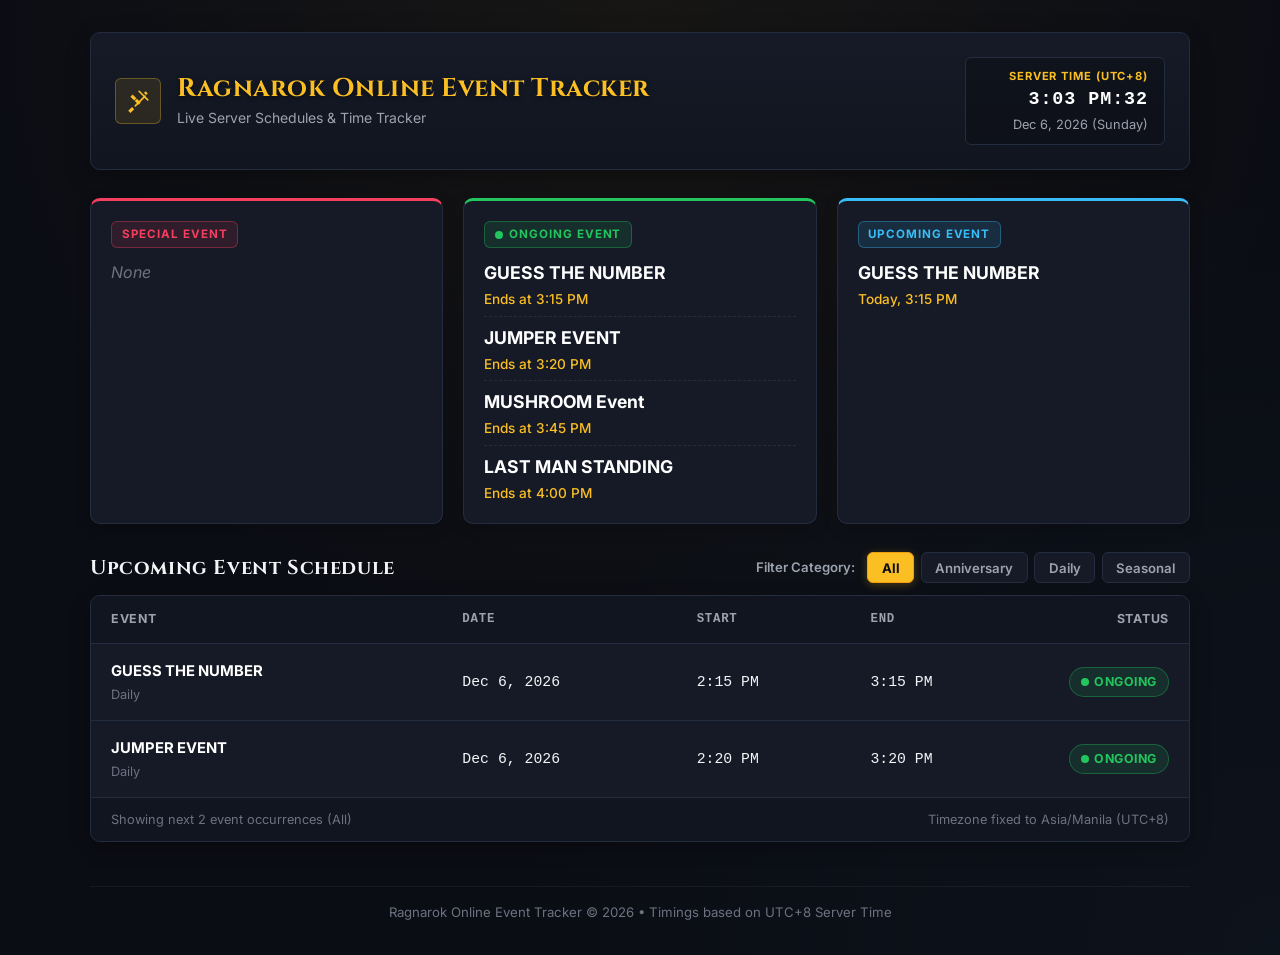
==== commit fccb8f14: "Fix reference for index.html and script.js" ====
--- a/index.html
+++ b/index.html
@@ -5,7 +5,7 @@
   <meta name="viewport" content="width=device-width, initial-scale=1.0">
   <title>Ragnarok Online Event Tracker</title>
   <link rel="icon" href="data:image/svg+xml,<svg xmlns=%22http://www.w3.org/2000/svg%22 viewBox=%220 0 100 100%22><text y=%22.9em%22 font-size=%2290%22>⚔️</text></svg>">
-  <link rel="stylesheet" href="/style.css">
+  <link rel="stylesheet" href="./style.css">
   <link rel="preconnect" href="https://fonts.googleapis.com">
   <link rel="preconnect" href="https://fonts.gstatic.com" crossorigin>
   <link href="https://fonts.googleapis.com/css2?family=Cinzel:wght@600;700;800&family=Inter:wght@400;500;600;700&display=swap" rel="stylesheet">
@@ -121,6 +121,6 @@
     </footer>
   </div>
 
-  <script src="/script.js"></script>
+  <script src="./script.js"></script>
 </body>
 </html>
